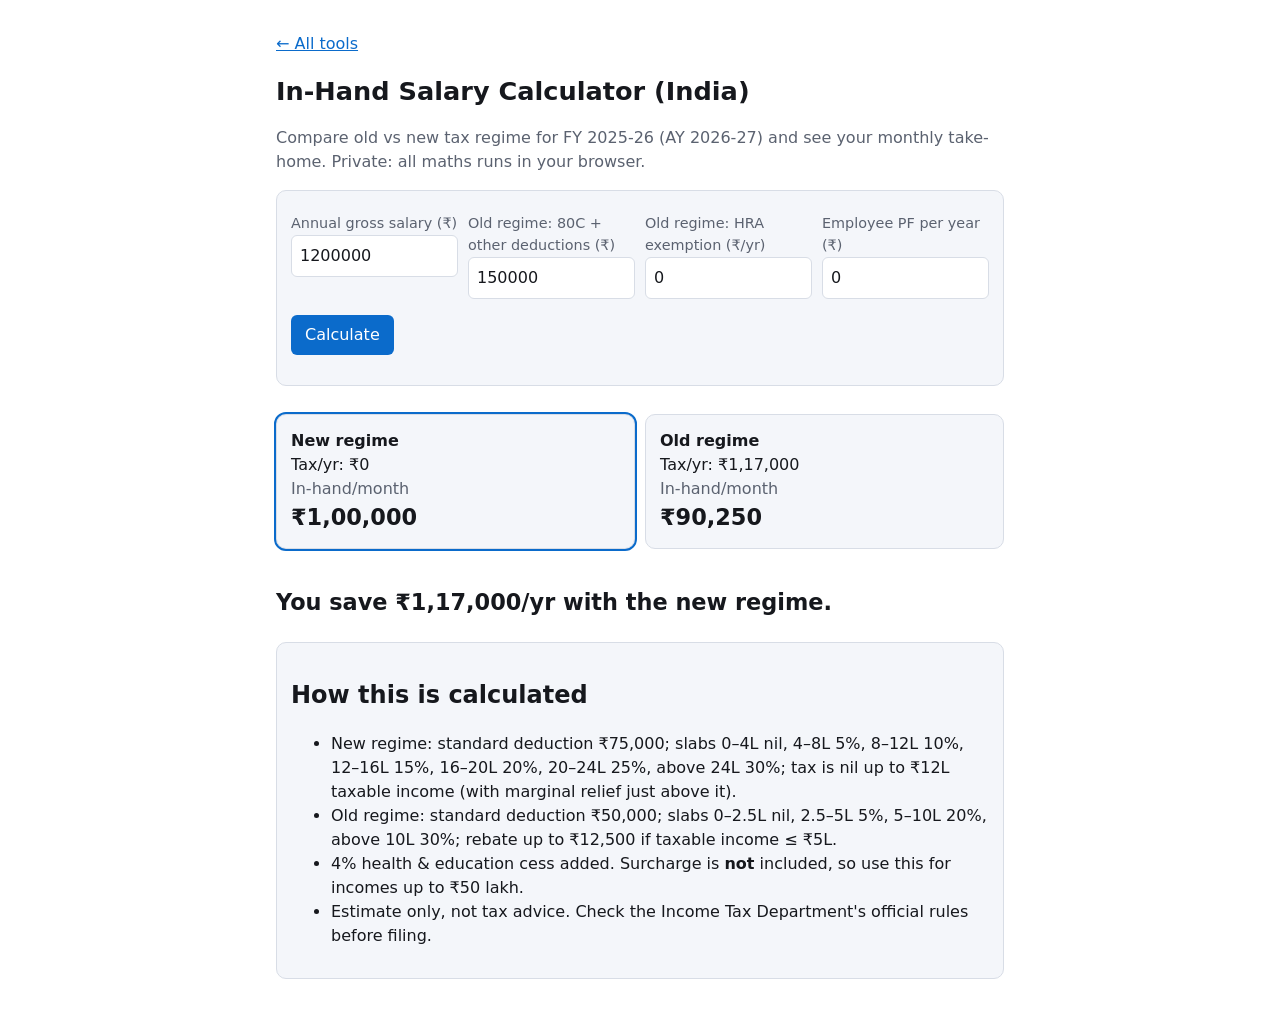
==== docs/salary-calculator-india/index.html @ 4b6e8ccd "Cycle 1: money-boss infra, watchdog, salary calculator + GST invoice MVPs Co-Authored-By: Claude Son" ====
<!doctype html>
<html lang="en">
<head>
<meta charset="utf-8">
<meta name="viewport" content="width=device-width,initial-scale=1">
<title>In-Hand Salary Calculator India – Old vs New Tax Regime (FY 2025-26)</title>
<meta name="description" content="Free in-hand salary calculator for India. Compare old vs new tax regime, see monthly take-home and which regime saves more tax. Runs in your browser; nothing is uploaded.">
<link rel="stylesheet" href="../assets/style.css">
</head>
<body>
<main>
<p><a href="../">&larr; All tools</a></p>
<h1>In-Hand Salary Calculator (India)</h1>
<p class="mut">Compare old vs new tax regime for FY 2025-26 (AY 2026-27) and see your monthly take-home. Private: all maths runs in your browser.</p>

<form id="f" class="card">
  <div class="row">
    <div><label for="gross">Annual gross salary (₹)</label><input id="gross" type="number" min="0" value="1200000" inputmode="numeric"></div>
    <div><label for="ded">Old regime: 80C + other deductions (₹)</label><input id="ded" type="number" min="0" value="150000" inputmode="numeric"></div>
    <div><label for="hra">Old regime: HRA exemption (₹/yr)</label><input id="hra" type="number" min="0" value="0" inputmode="numeric"></div>
    <div><label for="pf">Employee PF per year (₹)</label><input id="pf" type="number" min="0" value="0" inputmode="numeric"></div>
  </div>
  <p><button type="submit" data-track="salary-calc">Calculate</button></p>
</form>

<div id="out" class="row" aria-live="polite"></div>
<p id="verdict" class="big"></p>

<div id="offers" class="card" hidden></div>

<section class="card">
<h2>How this is calculated</h2>
<ul>
<li>New regime: standard deduction ₹75,000; slabs 0–4L nil, 4–8L 5%, 8–12L 10%, 12–16L 15%, 16–20L 20%, 20–24L 25%, above 24L 30%; tax is nil up to ₹12L taxable income (with marginal relief just above it).</li>
<li>Old regime: standard deduction ₹50,000; slabs 0–2.5L nil, 2.5–5L 5%, 5–10L 20%, above 10L 30%; rebate up to ₹12,500 if taxable income ≤ ₹5L.</li>
<li>4% health &amp; education cess added. Surcharge is <b>not</b> included, so use this for incomes up to ₹50 lakh.</li>
<li>Estimate only, not tax advice. Check the Income Tax Department's official rules before filing.</li>
</ul>
</section>
</main>
<script src="../assets/config.js"></script>
<script src="../assets/mb.js"></script>
<script>
var NEW = [[400000,0],[800000,.05],[1200000,.1],[1600000,.15],[2000000,.2],[2400000,.25],[Infinity,.3]];
var OLD = [[250000,0],[500000,.05],[1000000,.2],[Infinity,.3]];
function slab(inc, s) {
  var t = 0, lo = 0;
  for (var i = 0; i < s.length; i++) {
    if (inc > lo) t += (Math.min(inc, s[i][0]) - lo) * s[i][1];
    lo = s[i][0];
  }
  return t;
}
function newTax(gross) {
  var ti = Math.max(0, gross - 75000), t = slab(ti, NEW);
  if (ti <= 1200000) t = 0; else t = Math.min(t, ti - 1200000);
  return t * 1.04;
}
function oldTax(gross, ded, hra) {
  var ti = Math.max(0, gross - 50000 - ded - hra), t = slab(ti, OLD);
  if (ti <= 500000) t = Math.max(0, t - 12500);
  return t * 1.04;
}
var inr = function (n) { return "₹" + Math.round(n).toLocaleString("en-IN"); };
function val(id) { return Math.max(0, parseFloat(document.getElementById(id).value) || 0); }
function run(e) {
  if (e) e.preventDefault();
  var g = val("gross"), pf = val("pf");
  var tn = newTax(g), to = oldTax(g, val("ded"), val("hra"));
  var better = tn <= to ? "new" : "old";
  function box(name, tax, key) {
    return '<div class="card' + (better === key ? ' win' : '') + '"><b>' + name + '</b><br>Tax/yr: ' + inr(tax) +
      '<br><span class="mut">In-hand/month</span><div class="big">' + inr((g - tax - pf) / 12) + '</div></div>';
  }
  document.getElementById("out").innerHTML = box("New regime", tn, "new") + box("Old regime", to, "old");
  document.getElementById("verdict").textContent = g
    ? "You save " + inr(Math.abs(tn - to)) + "/yr with the " + better + " regime." : "";
}
document.getElementById("f").addEventListener("submit", run);
run();
MB.renderOffers("salary-calculator-india", document.getElementById("offers"));
// Self-check (run in console: selfTest()): known values
function selfTest() {
  console.assert(Math.round(newTax(1275000)) === 0, "12.75L new regime should be nil");
  console.assert(Math.round(newTax(2000000)) === 192400, "20L new regime = 192400");
  console.assert(Math.round(oldTax(500000, 0, 0)) === 0, "5L old taxable after std 4.5L = nil");
  return "ok";
}
</script>
</body>
</html>
---- docs/assets/style.css ----
:root{--bg:#fff;--fg:#16181d;--mut:#5b6270;--card:#f4f6fa;--acc:#0b6bcb;--bd:#d8dde6}
@media(prefers-color-scheme:dark){:root{--bg:#12141a;--fg:#e8eaf0;--mut:#9aa3b2;--card:#1b1f29;--acc:#6aaeff;--bd:#2c3340}}
*{box-sizing:border-box}body{margin:0;background:var(--bg);color:var(--fg);font:16px/1.5 system-ui,sans-serif}
main{max-width:760px;margin:0 auto;padding:16px}h1{font-size:1.6rem;margin:.3em 0}a{color:var(--acc)}
.card{background:var(--card);border:1px solid var(--bd);border-radius:10px;padding:14px;margin:14px 0}
label{display:block;font-size:.9rem;color:var(--mut);margin-top:8px}
input,select,button{font:inherit;padding:8px;border:1px solid var(--bd);border-radius:6px;background:var(--bg);color:var(--fg);width:100%}
button{width:auto;background:var(--acc);color:#fff;border:0;cursor:pointer;padding:8px 14px}
.row{display:grid;grid-template-columns:repeat(auto-fit,minmax(150px,1fr));gap:10px}
table{width:100%;border-collapse:collapse}td,th{padding:6px;border-bottom:1px solid var(--bd);text-align:left}
.big{font-size:1.4rem;font-weight:700}.win{outline:2px solid var(--acc)}small,.mut{color:var(--mut)}
@media print{.noprint{display:none!important}body{background:#fff;color:#000}}
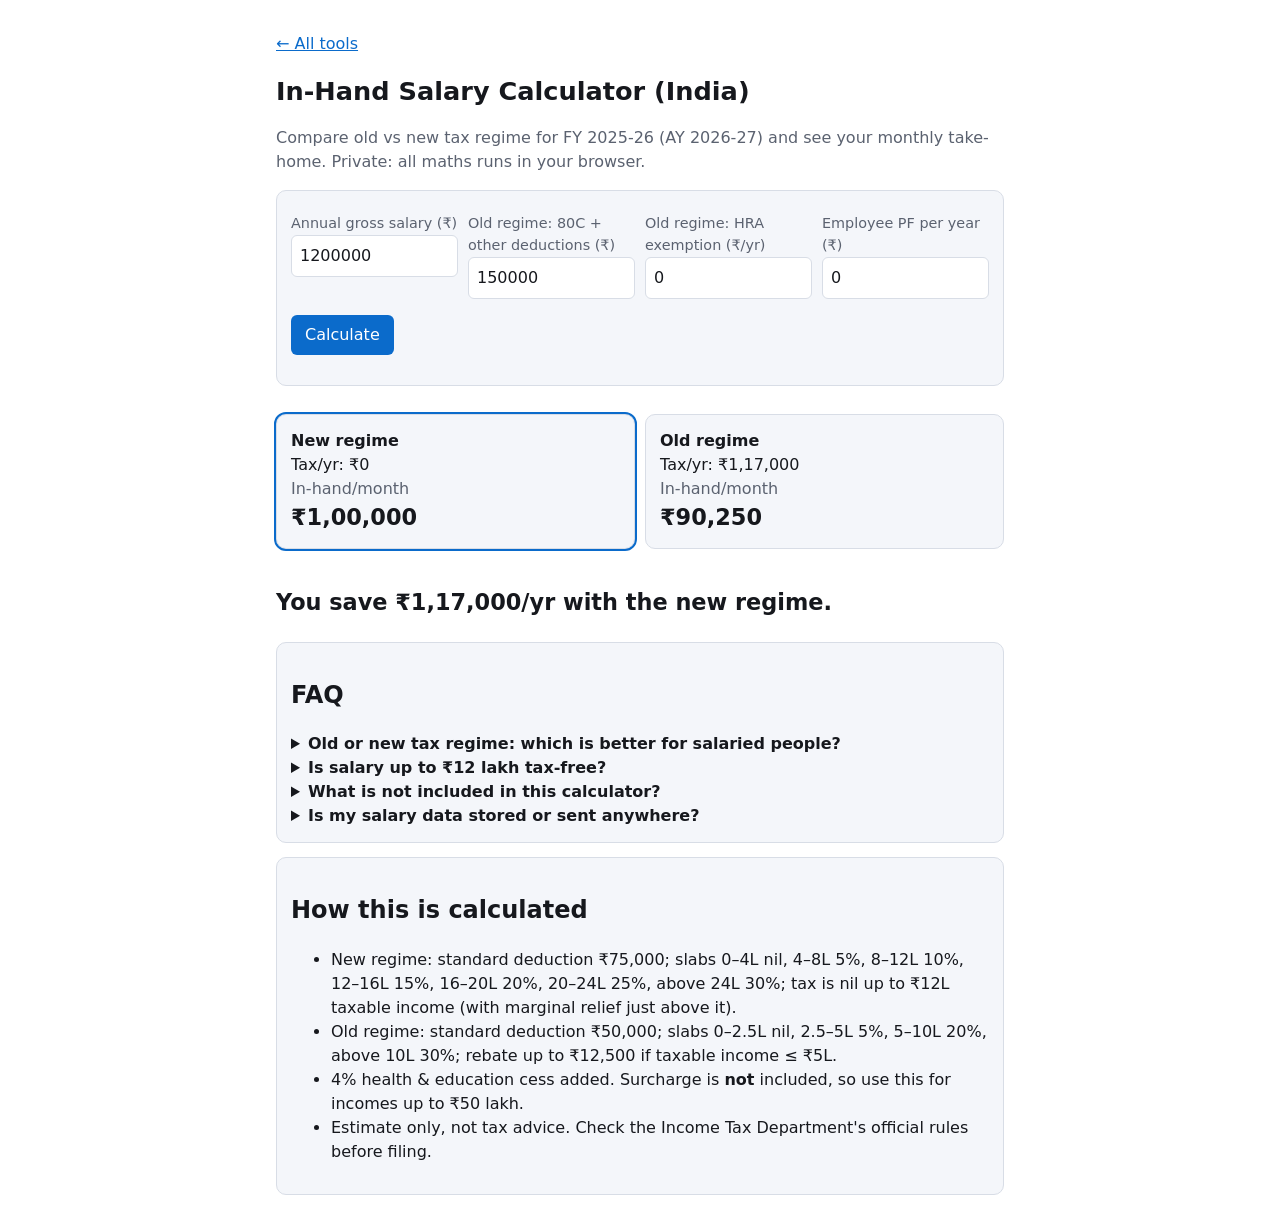
==== commit 78d5e15a: "Add salary FAQ and first distribution drafts Co-Authored-By: Claude Sonnet 5.5 <noreply@anthropic.co" ====
--- a/docs/salary-calculator-india/index.html
+++ b/docs/salary-calculator-india/index.html
@@ -27,6 +27,18 @@
 <p id="verdict" class="big"></p>
 
 <div id="offers" class="card" hidden></div>
+
+<section class="card">
+<h2>FAQ</h2>
+<details><summary><b>Old or new tax regime: which is better for salaried people?</b></summary>
+<p>It depends on your deductions. If you claim little beyond the standard deduction, the new regime usually costs less; if you have large 80C, HRA and home-loan style deductions, the old regime can win. Enter your numbers above and the calculator highlights the cheaper one.</p></details>
+<details><summary><b>Is salary up to ₹12 lakh tax-free?</b></summary>
+<p>Under the new regime, taxable income up to ₹12 lakh gets a full rebate, so tax is nil. With the ₹75,000 standard deduction, that means gross salary up to ₹12.75 lakh for a salaried person with no other income. Above that, marginal relief applies briefly.</p></details>
+<details><summary><b>What is not included in this calculator?</b></summary>
+<p>Surcharge (relevant above ₹50 lakh), professional tax, employer-side items, capital gains and other special-rate income. In-hand pay also depends on how your employer structures CTC, so enter your actual annual gross and PF.</p></details>
+<details><summary><b>Is my salary data stored or sent anywhere?</b></summary>
+<p>No. The calculation runs entirely in your browser. Only anonymous page-view and button-click counts are collected, if analytics is enabled.</p></details>
+</section>
 
 <section class="card">
 <h2>How this is calculated</h2>
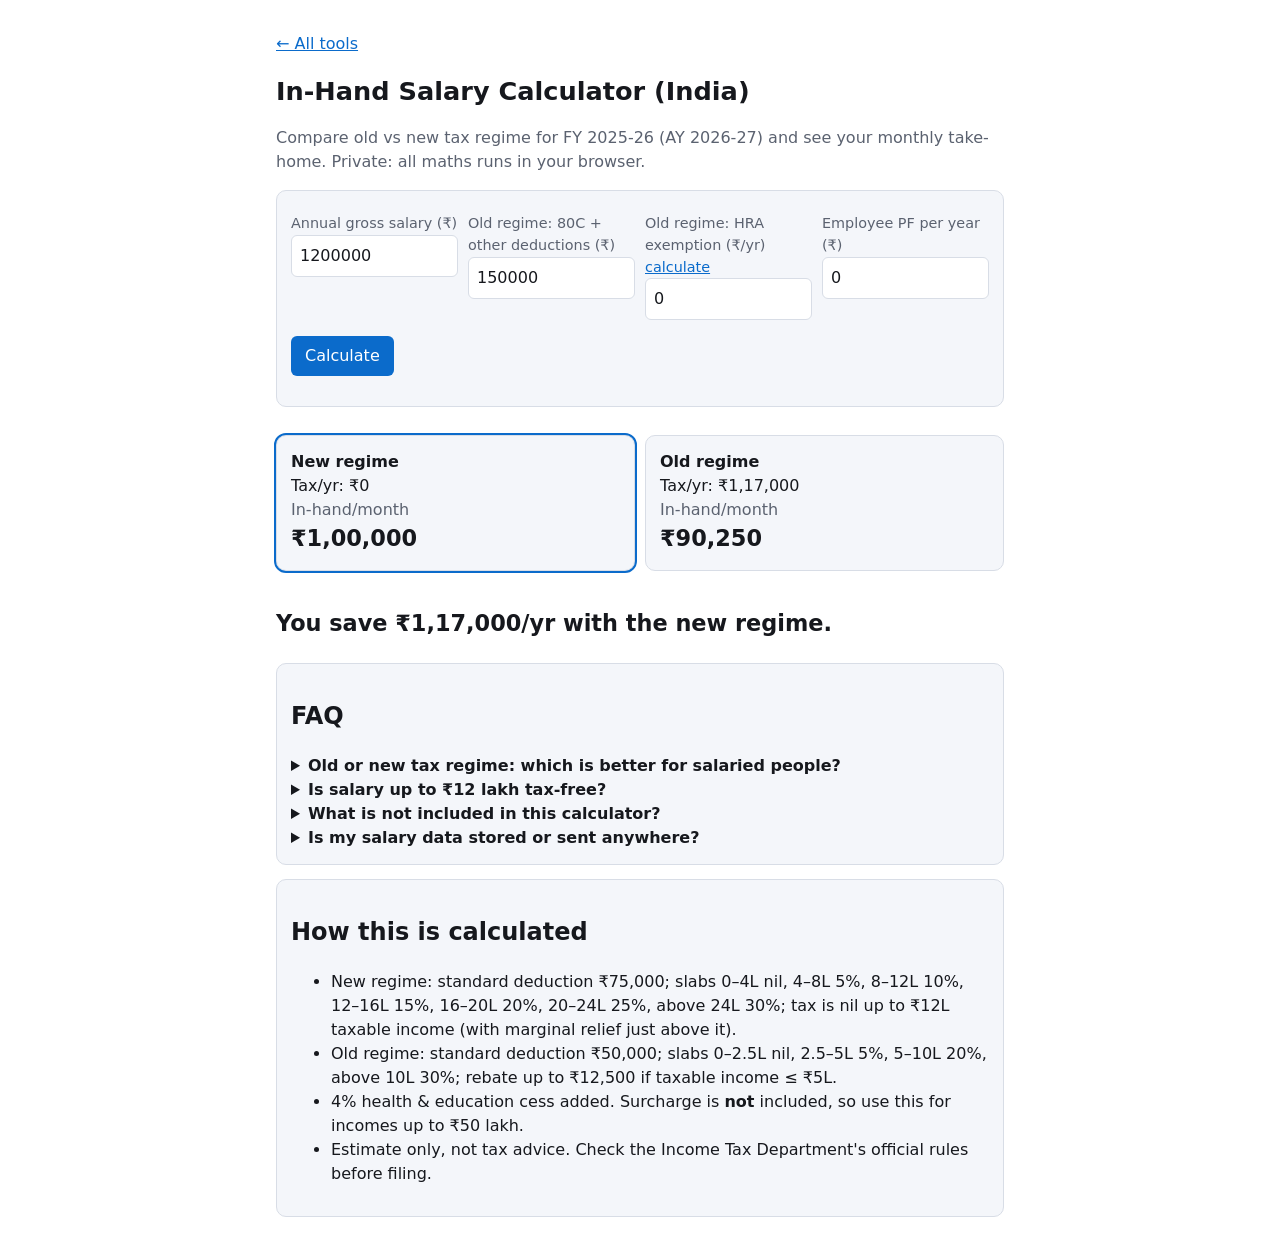
==== commit 09204018: "Add HRA exemption calculator (bet 3), link from hub and salary tool Co-Authored-By: Claude Sonnet 5." ====
--- a/docs/salary-calculator-india/index.html
+++ b/docs/salary-calculator-india/index.html
@@ -17,7 +17,7 @@
   <div class="row">
     <div><label for="gross">Annual gross salary (₹)</label><input id="gross" type="number" min="0" value="1200000" inputmode="numeric"></div>
     <div><label for="ded">Old regime: 80C + other deductions (₹)</label><input id="ded" type="number" min="0" value="150000" inputmode="numeric"></div>
-    <div><label for="hra">Old regime: HRA exemption (₹/yr)</label><input id="hra" type="number" min="0" value="0" inputmode="numeric"></div>
+    <div><label for="hra">Old regime: HRA exemption (₹/yr) <a href="../hra-exemption-calculator/">calculate</a></label><input id="hra" type="number" min="0" value="0" inputmode="numeric"></div>
     <div><label for="pf">Employee PF per year (₹)</label><input id="pf" type="number" min="0" value="0" inputmode="numeric"></div>
   </div>
   <p><button type="submit" data-track="salary-calc">Calculate</button></p>
